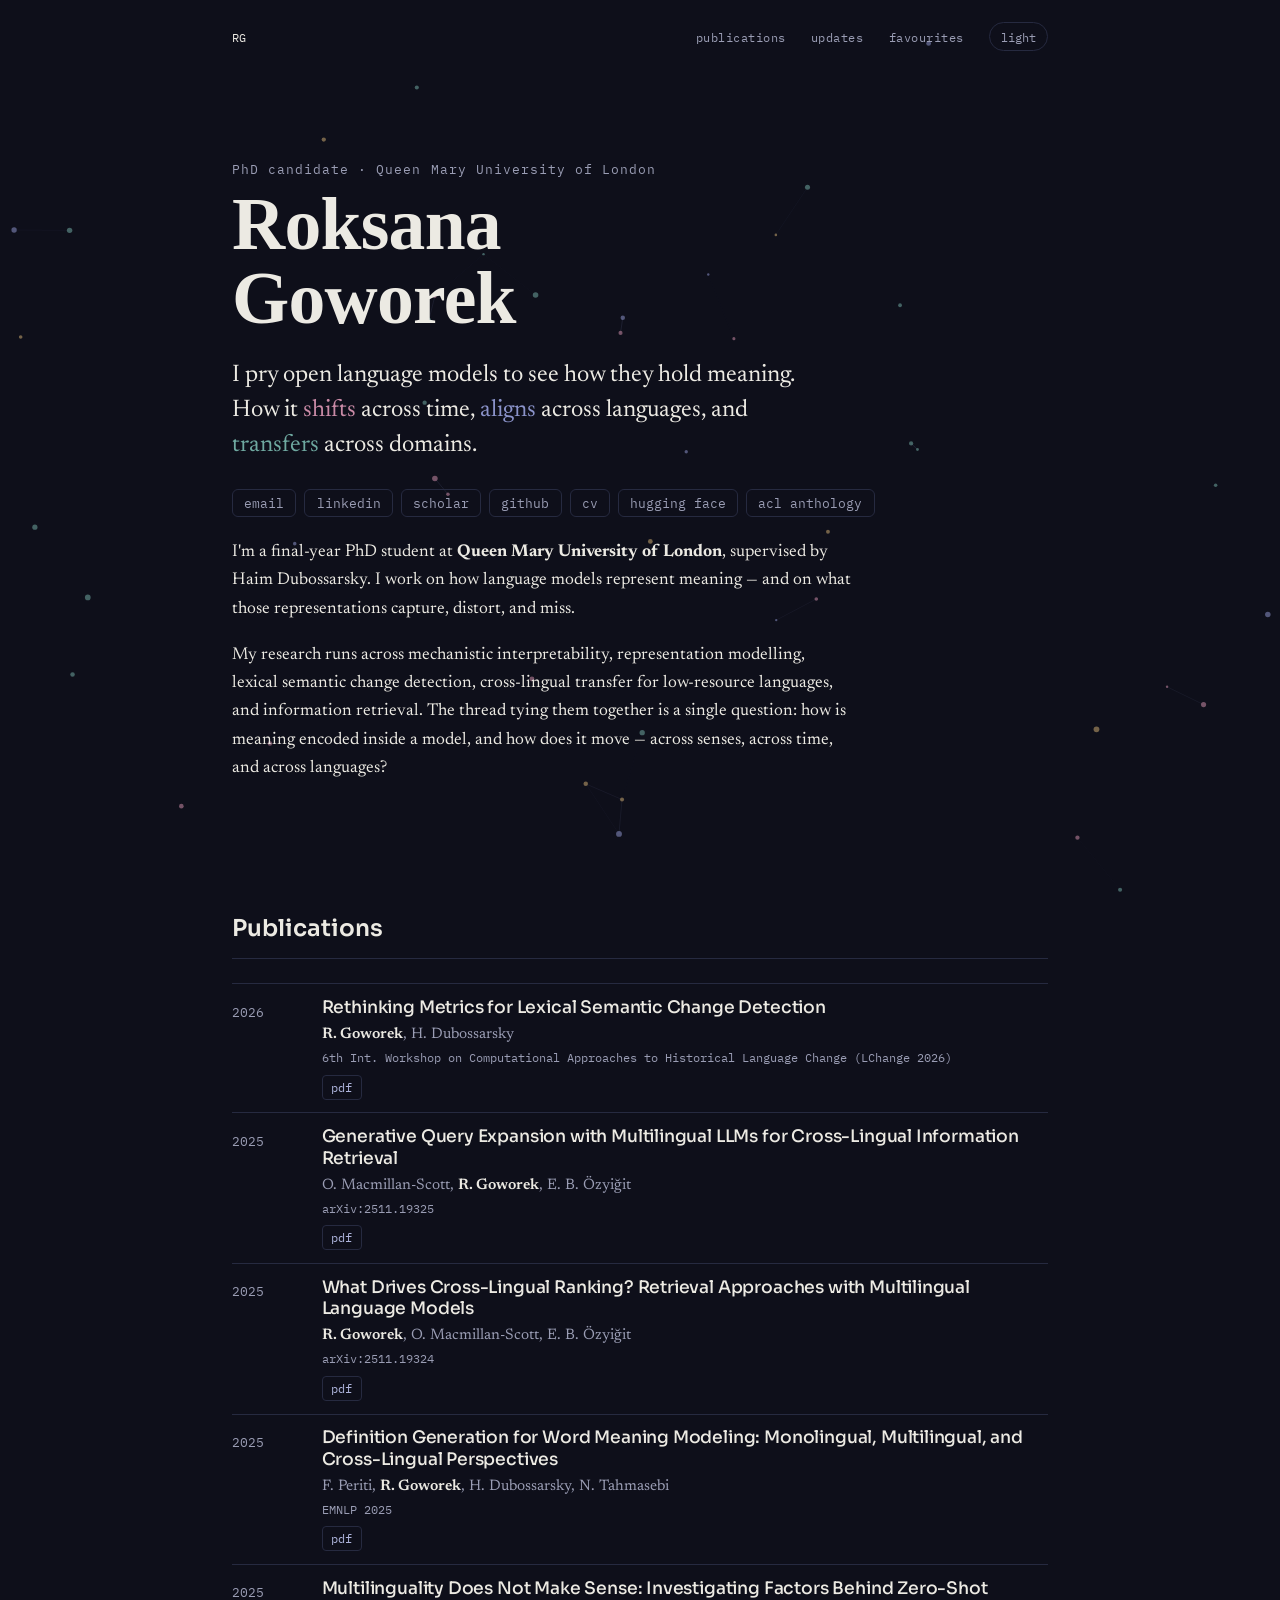
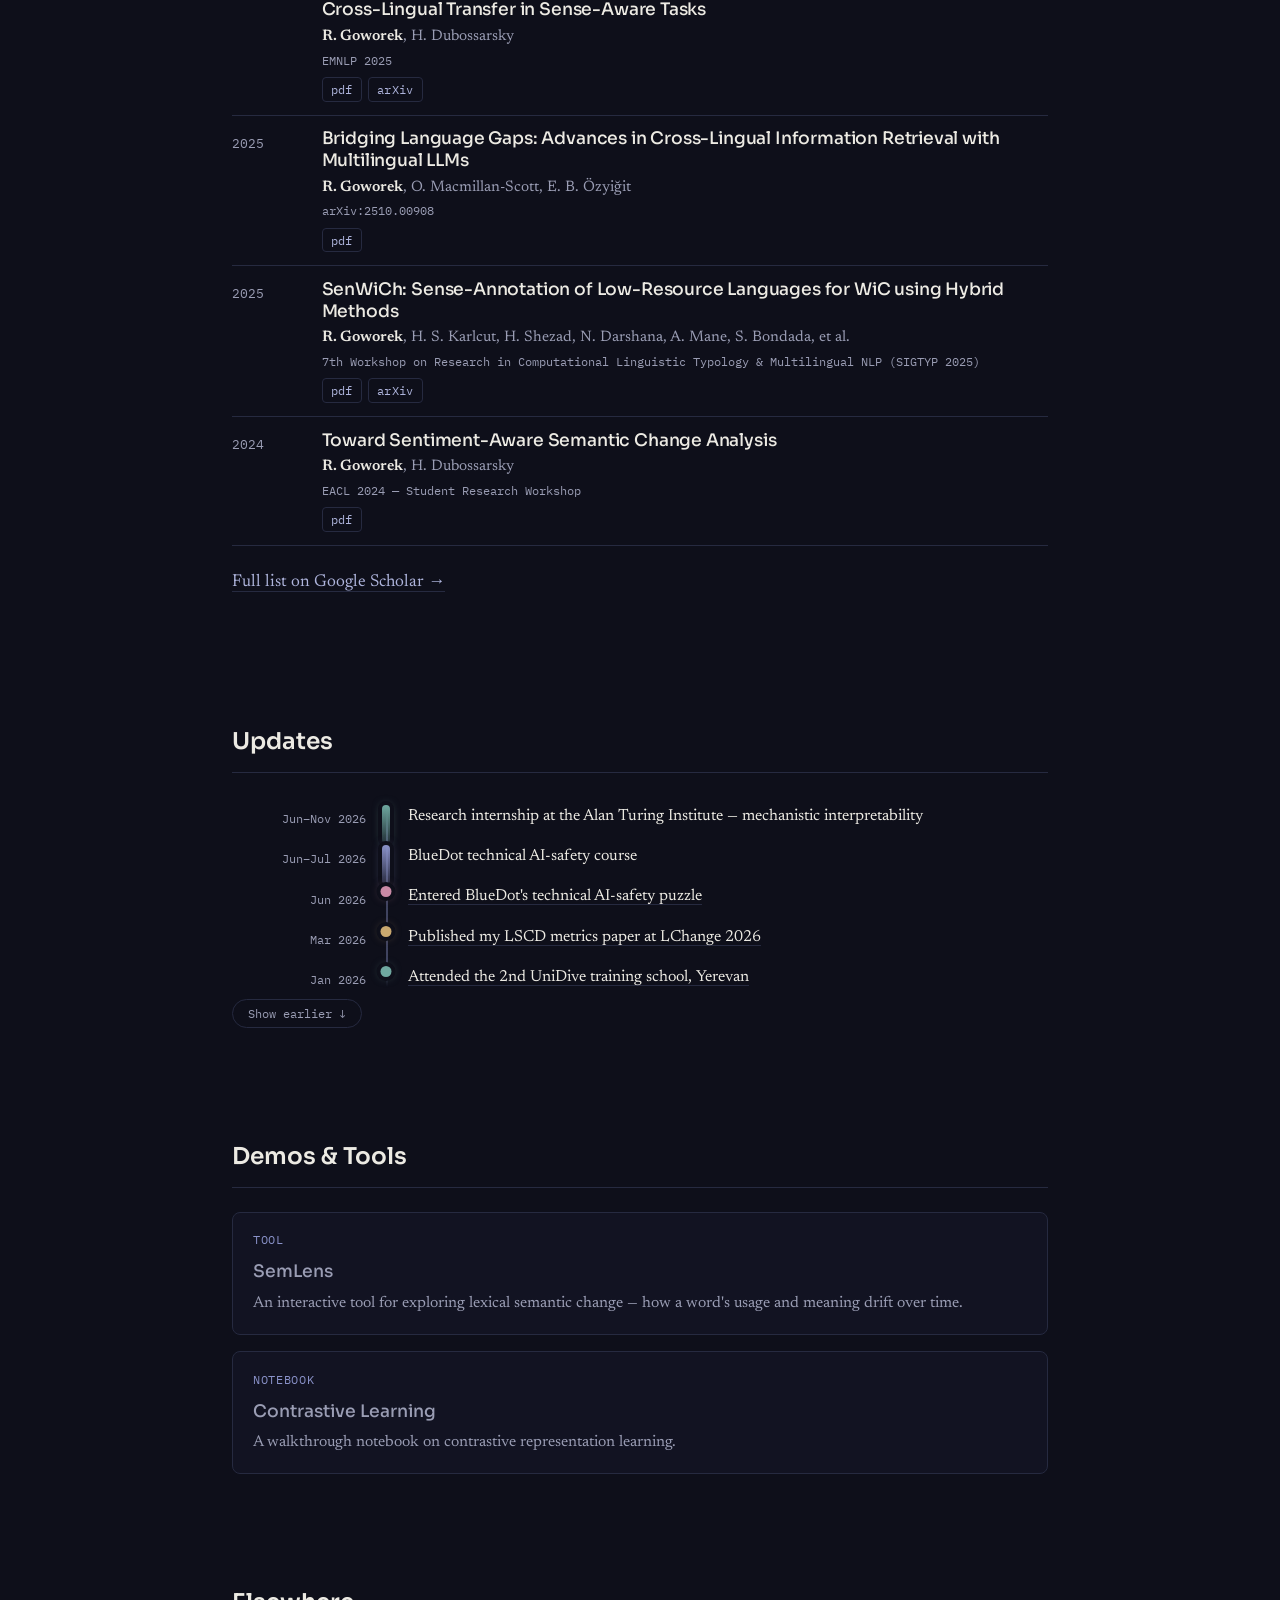
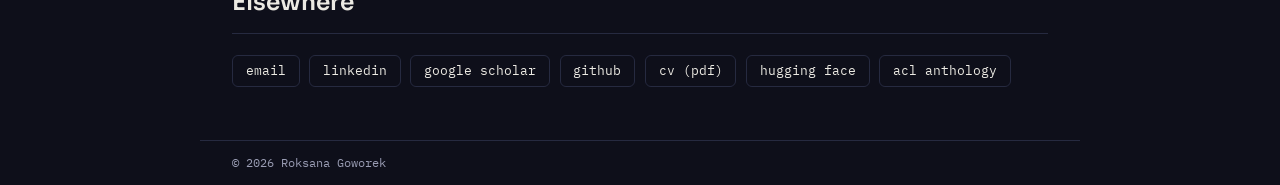
==== index.html @ a1cec4cd "First draft version" ====
<!DOCTYPE html>
<html lang="en" data-theme="dark">
<head>
  <meta charset="utf-8" />
  <meta name="viewport" content="width=device-width, initial-scale=1" />
  <title>Roksana Goworek</title>
  <meta name="description" content="Roksana Goworek — PhD candidate at Queen Mary University of London. Language models as representations of meaning: interpretability, lexical semantic change, cross-lingual transfer, and information retrieval." />
  <meta property="og:title" content="Roksana Goworek" />
  <meta property="og:description" content="PhD candidate, Queen Mary University of London — meaning in language models." />
  <meta property="og:type" content="website" />

  <link rel="preconnect" href="https://fonts.googleapis.com" />
  <link rel="preconnect" href="https://fonts.gstatic.com" crossorigin />
  <link href="https://fonts.googleapis.com/css2?family=Sora:wght@400;500;600;700&family=Newsreader:ital,opsz,wght@0,6..72,400;0,6..72,500;1,6..72,400&family=IBM+Plex+Mono:wght@400;500&display=swap" rel="stylesheet" />
  <link rel="stylesheet" href="style.css" />
</head>
<body>
  <canvas id="field" aria-hidden="true"></canvas>
  <a id="egg" href="#" target="_blank" rel="noopener" aria-hidden="true" tabindex="-1"></a>

  <header class="topbar">
    <a class="home" href="#top">RG</a>
    <nav>
      <a href="#publications">publications</a>
      <a href="#updates">updates</a>
      <a href="favourites.html">favourites</a>
      <button id="theme-toggle" type="button" aria-label="Toggle colour theme">light</button>
    </nav>
  </header>

  <main class="wrap" id="top">

    <!-- ============ HERO ============ -->
    <section class="hero" aria-label="Introduction">
      <p class="eyebrow">PhD candidate · Queen Mary University of London</p>
      <h1>Roksana<br />Goworek</h1>
      <p class="tagline">
        I pry open language models to see how they hold meaning. How it
        <span class="s3">shifts</span> across time,
        <span class="s2">aligns</span> across languages, and
        <span class="s1">transfers</span> across domains.
      </p>

      <!-- profile links. Set the LinkedIn and Hugging Face handles. -->
      <ul class="hero-links">
        <li><a href="mailto:r.goworek@qmul.ac.uk">email</a></li>
        <li><a href="https://www.linkedin.com/in/your-handle" target="_blank" rel="noopener">linkedin</a></li>
        <li><a href="https://scholar.google.com.sg/citations?user=TEzAVQQAAAAJ&amp;hl=en" target="_blank" rel="noopener">scholar</a></li>
        <li><a href="https://github.com/roksanagow" target="_blank" rel="noopener">github</a></li>
        <li><a href="cv.pdf" target="_blank" rel="noopener">cv</a></li>
        <li><a href="https://huggingface.co/your-handle" target="_blank" rel="noopener">hugging face</a></li>
        <li><a href="https://aclanthology.org/people/r/roksana-goworek/" target="_blank" rel="noopener">acl anthology</a></li>
      </ul>
    </section>

    <!-- ============ INTRO (no heading) ============ -->
    <section id="about" class="reveal intro">
      <div class="prose">
        <p>
          I'm a final-year PhD student at <strong>Queen Mary University of London</strong>,
          supervised by Haim Dubossarsky. I work on how language models represent
          meaning — and on what those representations capture, distort, and miss.
        </p>
        <p>
          My research runs across mechanistic interpretability, representation
          modelling, lexical semantic change detection, cross-lingual transfer for
          low-resource languages, and information retrieval. The thread tying them
          together is a single question: how is meaning encoded inside a model, and
          how does it move — across senses, across time, and across languages?
        </p>
      </div>
    </section>

    <!-- ============ PUBLICATIONS ============ -->
    <section id="publications" class="reveal">
      <p class="sec-label">Publications</p>
      <ul class="pub-list">

        <li class="pub">
          <div class="yr">2026</div>
          <div>
            <p class="title"><a href="https://arxiv.org/abs/2602.15716" target="_blank" rel="noopener">Rethinking Metrics for Lexical Semantic Change Detection</a></p>
            <p class="authors"><span class="me">R. Goworek</span>, H. Dubossarsky</p>
            <p class="venue">6th Int. Workshop on Computational Approaches to Historical Language Change (LChange 2026)</p>
            <div class="chips"><a class="chip" href="https://arxiv.org/pdf/2602.15716" target="_blank" rel="noopener">pdf</a></div>
          </div>
        </li>

        <li class="pub">
          <div class="yr">2025</div>
          <div>
            <p class="title"><a href="https://arxiv.org/abs/2511.19325" target="_blank" rel="noopener">Generative Query Expansion with Multilingual LLMs for Cross-Lingual Information Retrieval</a></p>
            <p class="authors">O. Macmillan-Scott, <span class="me">R. Goworek</span>, E. B. Özyiğit</p>
            <p class="venue">arXiv:2511.19325</p>
            <div class="chips"><a class="chip" href="https://arxiv.org/pdf/2511.19325" target="_blank" rel="noopener">pdf</a></div>
          </div>
        </li>

        <li class="pub">
          <div class="yr">2025</div>
          <div>
            <p class="title"><a href="https://arxiv.org/abs/2511.19324" target="_blank" rel="noopener">What Drives Cross-Lingual Ranking? Retrieval Approaches with Multilingual Language Models</a></p>
            <p class="authors"><span class="me">R. Goworek</span>, O. Macmillan-Scott, E. B. Özyiğit</p>
            <p class="venue">arXiv:2511.19324</p>
            <div class="chips"><a class="chip" href="https://arxiv.org/pdf/2511.19324" target="_blank" rel="noopener">pdf</a></div>
          </div>
        </li>

        <li class="pub">
          <div class="yr">2025</div>
          <div>
            <p class="title"><a href="https://aclanthology.org/2025.emnlp-main.1321/" target="_blank" rel="noopener">Definition Generation for Word Meaning Modeling: Monolingual, Multilingual, and Cross-Lingual Perspectives</a></p>
            <p class="authors">F. Periti, <span class="me">R. Goworek</span>, H. Dubossarsky, N. Tahmasebi</p>
            <p class="venue">EMNLP 2025</p>
            <div class="chips"><a class="chip" href="https://aclanthology.org/2025.emnlp-main.1321.pdf" target="_blank" rel="noopener">pdf</a></div>
          </div>
        </li>

        <li class="pub">
          <div class="yr">2025</div>
          <div>
            <p class="title"><a href="https://aclanthology.org/2025.emnlp-main.1773/" target="_blank" rel="noopener">Multilinguality Does Not Make Sense: Investigating Factors Behind Zero-Shot Cross-Lingual Transfer in Sense-Aware Tasks</a></p>
            <p class="authors"><span class="me">R. Goworek</span>, H. Dubossarsky</p>
            <p class="venue">EMNLP 2025</p>
            <div class="chips">
              <a class="chip" href="https://aclanthology.org/2025.emnlp-main.1773.pdf" target="_blank" rel="noopener">pdf</a>
              <a class="chip" href="https://arxiv.org/abs/2505.24834" target="_blank" rel="noopener">arXiv</a>
            </div>
          </div>
        </li>

        <li class="pub">
          <div class="yr">2025</div>
          <div>
            <p class="title"><a href="https://arxiv.org/abs/2510.00908" target="_blank" rel="noopener">Bridging Language Gaps: Advances in Cross-Lingual Information Retrieval with Multilingual LLMs</a></p>
            <p class="authors"><span class="me">R. Goworek</span>, O. Macmillan-Scott, E. B. Özyiğit</p>
            <p class="venue">arXiv:2510.00908</p>
            <div class="chips"><a class="chip" href="https://arxiv.org/pdf/2510.00908" target="_blank" rel="noopener">pdf</a></div>
          </div>
        </li>

        <li class="pub">
          <div class="yr">2025</div>
          <div>
            <p class="title"><a href="https://aclanthology.org/2025.sigtyp-1.7/" target="_blank" rel="noopener">SenWiCh: Sense-Annotation of Low-Resource Languages for WiC using Hybrid Methods</a></p>
            <p class="authors"><span class="me">R. Goworek</span>, H. S. Karlcut, H. Shezad, N. Darshana, A. Mane, S. Bondada, et al.</p>
            <p class="venue">7th Workshop on Research in Computational Linguistic Typology &amp; Multilingual NLP (SIGTYP 2025)</p>
            <div class="chips">
              <a class="chip" href="https://aclanthology.org/2025.sigtyp-1.7.pdf" target="_blank" rel="noopener">pdf</a>
              <a class="chip" href="https://arxiv.org/abs/2505.23714" target="_blank" rel="noopener">arXiv</a>
            </div>
          </div>
        </li>

        <li class="pub">
          <div class="yr">2024</div>
          <div>
            <p class="title"><a href="https://aclanthology.org/2024.eacl-srw.28/" target="_blank" rel="noopener">Toward Sentiment-Aware Semantic Change Analysis</a></p>
            <p class="authors"><span class="me">R. Goworek</span>, H. Dubossarsky</p>
            <p class="venue">EACL 2024 — Student Research Workshop</p>
            <div class="chips"><a class="chip" href="https://aclanthology.org/2024.eacl-srw.28.pdf" target="_blank" rel="noopener">pdf</a></div>
          </div>
        </li>

      </ul>
      <p class="prose" style="margin-top:1.4rem;">
        <a href="https://scholar.google.com.sg/citations?user=TEzAVQQAAAAJ&amp;hl=en" target="_blank" rel="noopener">Full list on Google Scholar →</a>
      </p>
    </section>

    <!-- ============ UPDATES (neural timeline) ============ -->
    <!-- Newest first. First 5 show by default; the rest are .tl-extra,
         revealed by the button. Mark multi-month items with class "tl-span". -->
    <section id="updates" class="reveal">
      <p class="sec-label">Updates</p>
      <ol class="timeline-nn">

        <li class="tl-item tl-span">
          <span class="tl-date">Jun–Nov 2026</span><span class="tl-node"></span>
          <span class="tl-title">Research internship at the Alan Turing Institute — mechanistic interpretability</span>
        </li>
        <li class="tl-item tl-span">
          <span class="tl-date">Jun–Jul 2026</span><span class="tl-node"></span>
          <span class="tl-title">BlueDot technical AI-safety course</span>
        </li>
        <li class="tl-item">
          <span class="tl-date">Jun 2026</span><span class="tl-node"></span>
          <span class="tl-title"><a href="https://docs.google.com/document/d/1ZtQD5d6TaL8KKPE8HpyMeCcZSzG9rPw0ADbJCEmBe4A/edit" target="_blank" rel="noopener">Entered BlueDot's technical AI-safety puzzle</a></span>
        </li>
        <li class="tl-item">
          <span class="tl-date">Mar 2026</span><span class="tl-node"></span>
          <span class="tl-title"><a href="https://arxiv.org/abs/2602.15716" target="_blank" rel="noopener">Published my LSCD metrics paper at LChange 2026</a></span>
        </li>
        <li class="tl-item">
          <span class="tl-date">Jan 2026</span><span class="tl-node"></span>
          <span class="tl-title"><a href="https://unidive.lisn.upsaclay.fr/doku.php?id=meetings:other-events:2nd_unidive_training_school#courses_and_trainers" target="_blank" rel="noopener">Attended the 2nd UniDive training school, Yerevan</a></span>
        </li>

        <li class="tl-item tl-extra">
          <span class="tl-date">Nov 2025</span><span class="tl-node"></span>
          <span class="tl-title"><a href="https://aclanthology.org/2025.emnlp-main.1773/" target="_blank" rel="noopener">Presented at EMNLP 2025, Suzhou — a main-conference paper and a co-authored paper</a></span>
        </li>
        <li class="tl-item tl-span tl-extra">
          <span class="tl-date">Jun–Nov 2025</span><span class="tl-node"></span>
          <span class="tl-title">Research internship at the Alan Turing Institute — cross-lingual information retrieval</span>
        </li>
        <li class="tl-item tl-extra">
          <span class="tl-date">Sep 2025</span><span class="tl-node"></span>
          <span class="tl-title"><a href="https://www.changeiskey.org/event/2025-open-presentation-day/" target="_blank" rel="noopener">4th Change is Key! consortium, Uppsala &amp; Gothenburg</a></span>
        </li>
        <li class="tl-item tl-extra">
          <span class="tl-date">Aug 2025</span><span class="tl-node"></span>
          <span class="tl-title"><a href="https://aclanthology.org/2025.sigtyp-1.7/" target="_blank" rel="noopener">SenWiCh presented at the SIGTYP workshop, ACL 2025</a></span>
        </li>
        <li class="tl-item tl-extra">
          <span class="tl-date">Aug 2025</span><span class="tl-node"></span>
          <span class="tl-title"><a href="https://societaslinguistica.eu/sle2025/wp-content/uploads/sites/8/2025/07/Book-of-abstracts_Workshop-talks_1-13.pdf" target="_blank" rel="noopener">Work presented at Societas Linguistica Europaea (SLE 2025)</a></span>
        </li>
        <li class="tl-item tl-span tl-extra">
          <span class="tl-date">Sep 2023 – May 2025</span><span class="tl-node"></span>
          <span class="tl-title">Freelance AI software developer, Copylab</span>
        </li>
        <li class="tl-item tl-extra">
          <span class="tl-date">Sep 2024</span><span class="tl-node"></span>
          <span class="tl-title">3rd Change is Key! consortium, London</span>
        </li>
        <li class="tl-item tl-extra">
          <span class="tl-date">Jul 2024</span><span class="tl-node"></span>
          <span class="tl-title"><a href="https://colab.research.google.com/drive/1NSCdYExjLjSV15wvQ-msCyoShZKpkAeu?usp=sharing" target="_blank" rel="noopener">Designed &amp; led a session at the ESSLLI 2024 lexical semantic change workshop</a></span>
        </li>
        <li class="tl-item tl-extra">
          <span class="tl-date">Mar 2024</span><span class="tl-node"></span>
          <span class="tl-title"><a href="https://aclanthology.org/2024.eacl-srw.28/" target="_blank" rel="noopener">Presented my first paper at EACL 2024</a></span>
        </li>
        <li class="tl-item tl-extra">
          <span class="tl-date">Oct 2023</span><span class="tl-node"></span>
          <span class="tl-title"><a href="https://www.changeiskey.org/event/2023-cik/" target="_blank" rel="noopener">2nd Change is Key! consortium</a></span>
        </li>
        <li class="tl-item tl-extra">
          <span class="tl-date">Sep 2023</span><span class="tl-node"></span>
          <span class="tl-title">Started my PhD at Queen Mary University of London</span>
        </li>
        <li class="tl-item tl-span tl-extra">
          <span class="tl-date">Jun–Sep 2023</span><span class="tl-node"></span>
          <span class="tl-title">AI software developer internship, Copylab</span>
        </li>
        <li class="tl-item tl-extra">
          <span class="tl-date">Jul 2023</span><span class="tl-node"></span>
          <span class="tl-title">Graduated Edinburgh — First-Class BSc in Artificial Intelligence</span>
        </li>

      </ol>
      <button class="tl-more" type="button">Show earlier ↓</button>
    </section>

    <!-- ============ DEMOS & TOOLS ============ -->
    <section id="demos" class="reveal">
      <p class="sec-label">Demos &amp; Tools</p>
      <div class="cards">
        <a class="card" href="https://github.com/roksanagow/SemLens" target="_blank" rel="noopener">
          <p class="kind">tool</p>
          <p class="ctitle">SemLens</p>
          <p>An interactive tool for exploring lexical semantic change — how a word's usage and meaning drift over time.</p>
        </a>
        <a class="card" href="https://github.com/roksanagow/Contrastive-Learning/blob/main/contrastive_learning.ipynb" target="_blank" rel="noopener">
          <p class="kind">notebook</p>
          <p class="ctitle">Contrastive Learning</p>
          <p>A walkthrough notebook on contrastive representation learning.</p>
        </a>
      </div>
    </section>

    <!-- ============ ELSEWHERE ============ -->
    <section id="elsewhere" class="reveal">
      <p class="sec-label">Elsewhere</p>
      <ul class="links">
        <li><a href="mailto:r.goworek@qmul.ac.uk">email</a></li>
        <li><a href="https://www.linkedin.com/in/your-handle" target="_blank" rel="noopener">linkedin</a></li>
        <li><a href="https://scholar.google.com.sg/citations?user=TEzAVQQAAAAJ&amp;hl=en" target="_blank" rel="noopener">google scholar</a></li>
        <li><a href="https://github.com/roksanagow" target="_blank" rel="noopener">github</a></li>
        <li><a href="cv.pdf" target="_blank" rel="noopener">cv (pdf)</a></li>
        <li><a href="https://huggingface.co/your-handle" target="_blank" rel="noopener">hugging face</a></li>
        <li><a href="https://aclanthology.org/people/r/roksana-goworek/" target="_blank" rel="noopener">acl anthology</a></li>
      </ul>
    </section>

  </main>

  <footer class="wrap">
    <p>© <span id="yr"></span> Roksana Goworek</p>
  </footer>

  <script>document.getElementById("yr").textContent = new Date().getFullYear();</script>
  <script src="main.js"></script>
</body>
</html>
---- style.css ----
/* ============================================================
   Roksana Goworek — personal site
   Palette: deep ink-indigo, muted multi-hue "sense" accents.
   Type: Space Grotesk (display) / Newsreader (body) / IBM Plex Mono (utility)
   ============================================================ */

:root {
  --bg:        #0E0F1A;
  --surface:   #16182A;
  --text:      #ECEAE3;
  --muted:     #9A9DB4;
  --line:      #262A40;
  --accent:    #8A92C9;   /* periwinkle */
  --accent-ink:#AEB4DC;

  /* "sense" hues — used in the canvas and sparingly in type */
  --s-teal:    #6FA8A0;
  --s-peri:    #8A92C9;
  --s-rose:    #C98AA6;
  --s-amber:   #C9A86F;

  --maxw: 880px;
  --pad: clamp(1.1rem, 4vw, 2rem);

  --f-display: "Sora", system-ui, sans-serif;
  --f-body:    "Newsreader", Georgia, serif;
  --f-mono:    "IBM Plex Mono", ui-monospace, monospace;
}

[data-theme="light"] {
  --bg:        #EEF0F6;
  --surface:   #FFFFFF;
  --text:      #1B1D2A;
  --muted:     #565A77;
  --line:      #D5D9E6;
  --accent:    #5760A8;
  --accent-ink:#434C8F;
  --s-teal:    #3E7A72;
  --s-peri:    #5760A8;
  --s-rose:    #A85C7E;
  --s-amber:   #9A7A3C;
}

* { box-sizing: border-box; }

html { background: var(--bg); scroll-behavior: smooth; }

body {
  margin: 0;
  color: var(--text);
  background: transparent;
  font-family: var(--f-body);
  font-size: 1.075rem;
  line-height: 1.65;
  -webkit-font-smoothing: antialiased;
  text-rendering: optimizeLegibility;
}

/* the drifting embedding field, behind everything */
#field {
  position: fixed;
  inset: 0;
  z-index: 0;
  pointer-events: none;     /* never blocks a real click */
}

.wrap {
  position: relative;
  z-index: 1;
  max-width: var(--maxw);
  margin: 0 auto;
  padding: 0 var(--pad);
}

/* ---------- top bar ---------- */
.topbar {
  position: relative;
  z-index: 2;
  display: flex;
  justify-content: space-between;
  align-items: center;
  max-width: var(--maxw);
  margin: 0 auto;
  padding: 1.4rem var(--pad) 0;
  font-family: var(--f-mono);
  font-size: 0.78rem;
  letter-spacing: 0.04em;
}
.topbar nav a {
  color: var(--muted);
  text-decoration: none;
  margin-left: 1.1rem;
}
.topbar nav a:hover { color: var(--text); }
.topbar nav a[aria-current="page"] { color: var(--text); }
.topbar .home { color: var(--text); text-decoration: none; }

#theme-toggle {
  font: inherit;
  color: var(--muted);
  background: none;
  border: 1px solid var(--line);
  border-radius: 999px;
  padding: 0.2rem 0.7rem;
  cursor: pointer;
  margin-left: 1.1rem;
}
#theme-toggle:hover { color: var(--text); border-color: var(--muted); }

/* ---------- hero ---------- */
.hero {
  display: flex;
  flex-direction: column;
  justify-content: flex-start;
  padding-top: clamp(2.5rem, 12vh, 7rem);
  padding-bottom: 0.5rem;
}
.eyebrow {
  font-family: var(--f-mono);
  font-size: 0.8rem;
  letter-spacing: 0.08em;
  color: var(--muted);
  margin: 0 0 0.5rem;
}
.hero h1 {
  font-family: "Times New Roman", Times, serif;
  font-weight: 700;
  font-size: clamp(2.7rem, 9vw, 4.6rem);
  line-height: 1.0;
  letter-spacing: -0.01em;
  margin: 0;
}
.hero .tagline {
  font-family: var(--f-body);
  /* font-style: italic; */
  font-size: clamp(1.15rem, 2.8vw, 1.5rem);
  line-height: 1.45;
  color: var(--text);
  margin: 1.4rem 0 0;
  max-width: 44ch;
}
/* one phrase, several senses */
.tagline .s1 { color: var(--s-teal); font-style: normal; }
.tagline .s2 { color: var(--s-peri); font-style: normal; }
.tagline .s3 { color: var(--s-rose); font-style: normal; }

/* hero profile links row */
.hero-links {
  display: flex;
  flex-wrap: wrap;
  gap: 0.5rem;
  margin: 1.7rem 0 0;
  padding: 0;
  list-style: none;
}
.hero-links a {
  font-family: var(--f-mono);
  font-size: 0.8rem;
  color: var(--muted);
  text-decoration: none;
  border: 1px solid var(--line);
  border-radius: 6px;
  padding: 0.3rem 0.7rem;
}
.hero-links a:hover { color: var(--accent-ink); border-color: var(--accent); }

/* ---------- sections ---------- */
section { padding: 3.4rem 0; }
.intro { padding-top: 0.75rem; }
.sec-label {
  font-family: var(--f-display);
  font-size: 1.45rem;
  font-weight: 600;
  letter-spacing: 0;
  text-transform: none;
  color: var(--text);
  margin: 0 0 1.5rem;
  padding-bottom: 0.7rem;
  border-bottom: 1px solid var(--line);
}
section h2 {
  font-family: var(--f-display);
  font-weight: 500;
  font-size: 1.05rem;   /* the mono label does the heavy lifting; h2 stays quiet */
  margin: 0;
}
.prose p { margin: 0 0 1.1rem; max-width: 62ch; }
.prose a { color: var(--accent-ink); text-decoration: none; border-bottom: 1px solid var(--line); }
.prose a:hover { border-color: var(--accent-ink); }

/* ---------- publications ---------- */
.pub-list { list-style: none; margin: 0; padding: 0; }
.pub {
  display: grid;
  grid-template-columns: 4.2rem 1fr;
  gap: 0 1.4rem;
  padding: 0.8rem 0;
  border-top: 1px solid var(--line);
}
.pub:last-child { border-bottom: 1px solid var(--line); }
.pub .yr {
  font-family: var(--f-mono);
  font-size: 0.82rem;
  color: var(--muted);
  padding-top: 0.28rem;
}
.pub .title {
  font-family: var(--f-display);
  font-weight: 500;
  font-size: 1.08rem;
  line-height: 1.25;
  letter-spacing: -0.01em;
  margin: 0 0 0.2rem;
}
.pub .title a { color: inherit; text-decoration: none; }
.pub .title a:hover { color: var(--accent-ink); }
.pub .authors {
  font-family: var(--f-body);
  font-size: 0.95rem;
  color: var(--muted);
  margin: 0 0 0.08rem;
}
.pub .authors .me { color: var(--text); font-weight: 600; }
.pub .venue {
  font-family: var(--f-mono);
  font-size: 0.76rem;
  color: var(--muted);
  margin: 0 0 0.4rem;
}
.chips { display: flex; flex-wrap: wrap; gap: 0.4rem; }
.chip {
  font-family: var(--f-mono);
  font-size: 0.72rem;
  letter-spacing: 0.03em;
  color: var(--accent-ink);
  text-decoration: none;
  border: 1px solid var(--line);
  border-radius: 4px;
  padding: 0.12rem 0.5rem;
}
.chip:hover { border-color: var(--accent-ink); background: var(--surface); }
.chip.todo { color: var(--muted); }

/* ---------- updates timeline ---------- */
.timeline { list-style: none; margin: 0; padding: 0; }
.timeline li {
  display: grid;
  grid-template-columns: 4.2rem 1fr;
  gap: 0 1.4rem;
  padding: 0.7rem 0;
}
.timeline .date {
  font-family: var(--f-mono);
  font-size: 0.8rem;
  color: var(--accent);
}
.timeline .what { color: var(--text); }

/* ---------- updates: neural timeline ---------- */
.timeline-nn {
  --axis: 9.6rem;          /* x-position of the vertical line */
  --date-w: 8.4rem;
  position: relative;
  list-style: none;
  margin: 0;
  padding: 0;
}
.timeline-nn::before {     /* the axon running down the left */
  content: "";
  position: absolute;
  left: var(--axis);
  top: 0.7rem;
  bottom: 0.7rem;
  width: 2px;
  background: linear-gradient(to bottom, transparent, var(--accent) 12%, var(--accent) 88%, transparent);
  opacity: 0.4;
}
.tl-item {
  position: relative;
  display: grid;
  grid-template-columns: var(--date-w) 1fr;
  column-gap: 2.6rem;
  padding: 0.55rem 0;
  align-items: start;
}
.tl-date {
  font-family: var(--f-mono);
  font-size: 0.74rem;
  color: var(--muted);
  text-align: right;
  padding-top: 0.2rem;
  white-space: nowrap;
}
.tl-title {
  font-family: var(--f-body);
  font-size: 1.0rem;
  line-height: 1.35;
  color: var(--text);
}
.tl-title a { color: inherit; text-decoration: none; border-bottom: 1px solid var(--line); }
.tl-title a:hover { color: var(--accent-ink); border-color: var(--accent-ink); }

/* the neuron sitting on the axis */
.tl-node {
  --nh: var(--s-peri);
  position: absolute;
  left: var(--axis);
  top: 0.5rem;
  transform: translateX(-50%);
  width: 11px;
  height: 11px;
  border-radius: 50%;
  background: var(--nh);
  box-shadow: 0 0 0 4px var(--bg), 0 0 10px color-mix(in srgb, var(--nh) 55%, transparent);
  z-index: 1;
  transition: transform 0.15s ease;
}
.tl-item:hover .tl-node { transform: translateX(-50%) scale(1.25); }

/* hue cycle, echoing the hero field */
.tl-item:nth-child(4n+1) .tl-node { --nh: var(--s-teal); }
.tl-item:nth-child(4n+2) .tl-node { --nh: var(--s-peri); }
.tl-item:nth-child(4n+3) .tl-node { --nh: var(--s-rose); }
.tl-item:nth-child(4n)   .tl-node { --nh: var(--s-amber); }

/* multi-month items: the neuron becomes a capsule spanning downward */
.tl-span .tl-node {
  height: 2.4rem;
  width: 8px;
  border-radius: 6px;
  background: linear-gradient(to bottom, var(--nh), color-mix(in srgb, var(--nh) 22%, transparent));
}
.tl-item.tl-span:hover .tl-node { transform: translateX(-50%) scaleX(1.25); }

.tl-more {
  margin: 1.3rem 0 0 calc(var(--date-w) + 2.6rem);
  font-family: var(--f-mono);
  font-size: 0.78rem;
  color: var(--muted);
  background: none;
  border: 1px solid var(--line);
  border-radius: 999px;
  padding: 0.35rem 0.95rem;
  cursor: pointer;
}
.tl-more:hover { color: var(--text); border-color: var(--muted); }
.timeline-nn:not(.expanded) .tl-extra { display: none; }

@media (max-width: 560px) {
  .timeline-nn { --axis: 5.4rem; --date-w: 4.5rem; }
  .tl-item { column-gap: 1.4rem; }
  .tl-date { white-space: normal; font-size: 0.7rem; }
}

/* ---------- cards (demos / talks / favourites) ---------- */
.cards { display: grid; gap: 1rem; }
.card {
  display: block;
  text-decoration: none;
  color: inherit;
  border: 1px solid var(--line);
  border-radius: 8px;
  padding: 1.1rem 1.25rem;
  background: color-mix(in srgb, var(--surface) 55%, transparent);
  transition: border-color 0.18s ease, transform 0.18s ease;
}
a.card:hover { border-color: var(--accent); transform: translateY(-2px); }
.card .ctitle {
  font-family: var(--f-display);
  font-weight: 500;
  font-size: 1.08rem;
  margin: 0 0 0.3rem;
}
.card .kind {
  font-family: var(--f-mono);
  font-size: 0.72rem;
  letter-spacing: 0.06em;
  text-transform: uppercase;
  color: var(--accent);
  margin: 0 0 0.5rem;
}
.card p { margin: 0; color: var(--muted); font-size: 0.98rem; }

/* ---------- elsewhere / contact ---------- */
.links { display: flex; flex-wrap: wrap; gap: 0.6rem 0.6rem; margin: 0; padding: 0; list-style: none; }
.links a {
  font-family: var(--f-mono);
  font-size: 0.82rem;
  color: var(--text);
  text-decoration: none;
  border: 1px solid var(--line);
  border-radius: 6px;
  padding: 0.4rem 0.8rem;
}
.links a:hover { border-color: var(--accent); color: var(--accent-ink); }

footer {
  border-top: 1px solid var(--line);
  margin-top: 2rem;
  padding: 2rem 0 3rem;
  font-family: var(--f-mono);
  font-size: 0.75rem;
  color: var(--muted);
}

/* ---------- easter-egg link hotspot (invisible; the connecting lines are
   themselves clickable hyperlinks, guarded against real links) ---------- */
#egg {
  position: fixed;
  z-index: 40;
  display: none;
  width: 20px;
  height: 20px;
  transform: translate(-50%, -50%);
  cursor: pointer;
  background: none;
}

/* ---------- reveal-on-scroll ---------- */
.reveal { opacity: 0; transform: translateY(14px); transition: opacity 0.6s ease, transform 0.6s ease; }
.reveal.in { opacity: 1; transform: none; }

/* ---------- responsive ---------- */
@media (max-width: 560px) {
  .pub, .timeline li { grid-template-columns: 1fr; gap: 0.2rem; }
  .pub .yr { padding-top: 0; }
}

/* ---------- accessibility ---------- */
a:focus-visible, button:focus-visible, .chip:focus-visible {
  outline: 2px solid var(--accent);
  outline-offset: 2px;
  border-radius: 3px;
}

@media (prefers-reduced-motion: reduce) {
  html { scroll-behavior: auto; }
  .reveal { opacity: 1; transform: none; transition: none; }
}
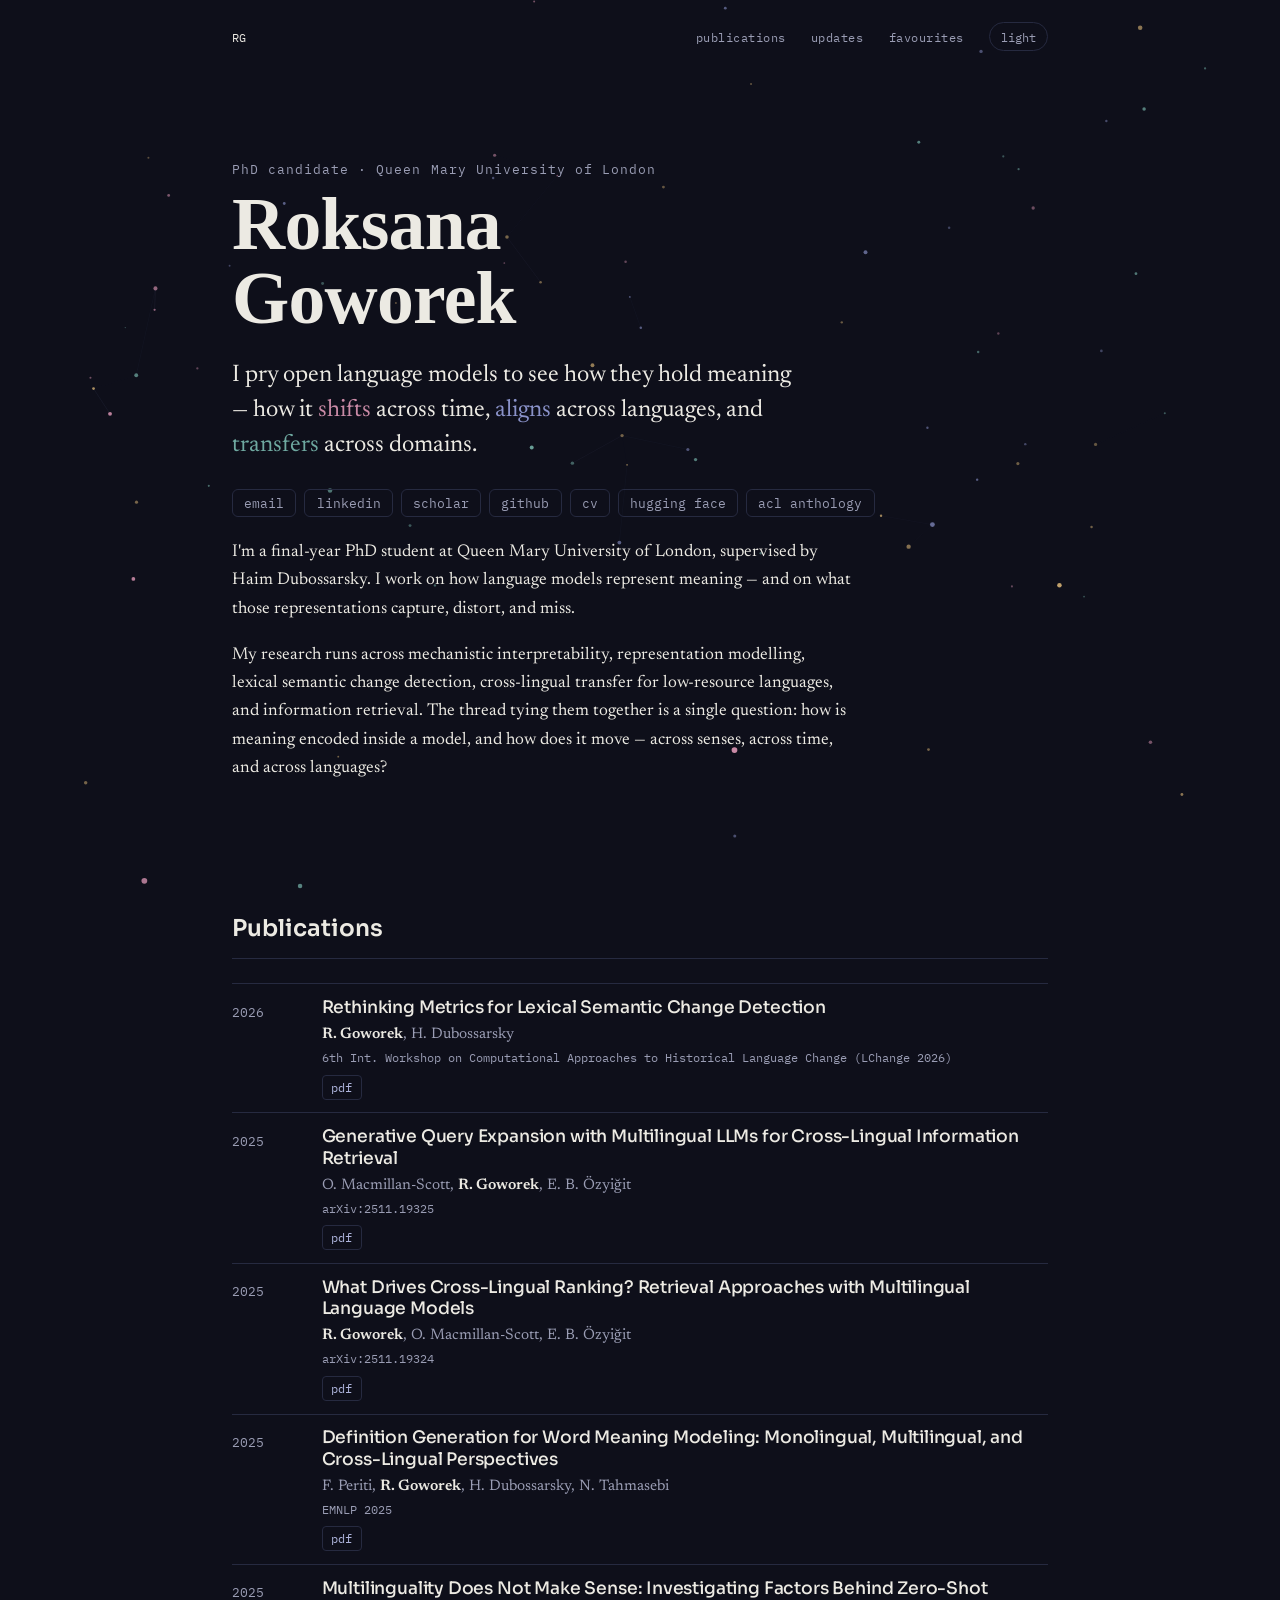
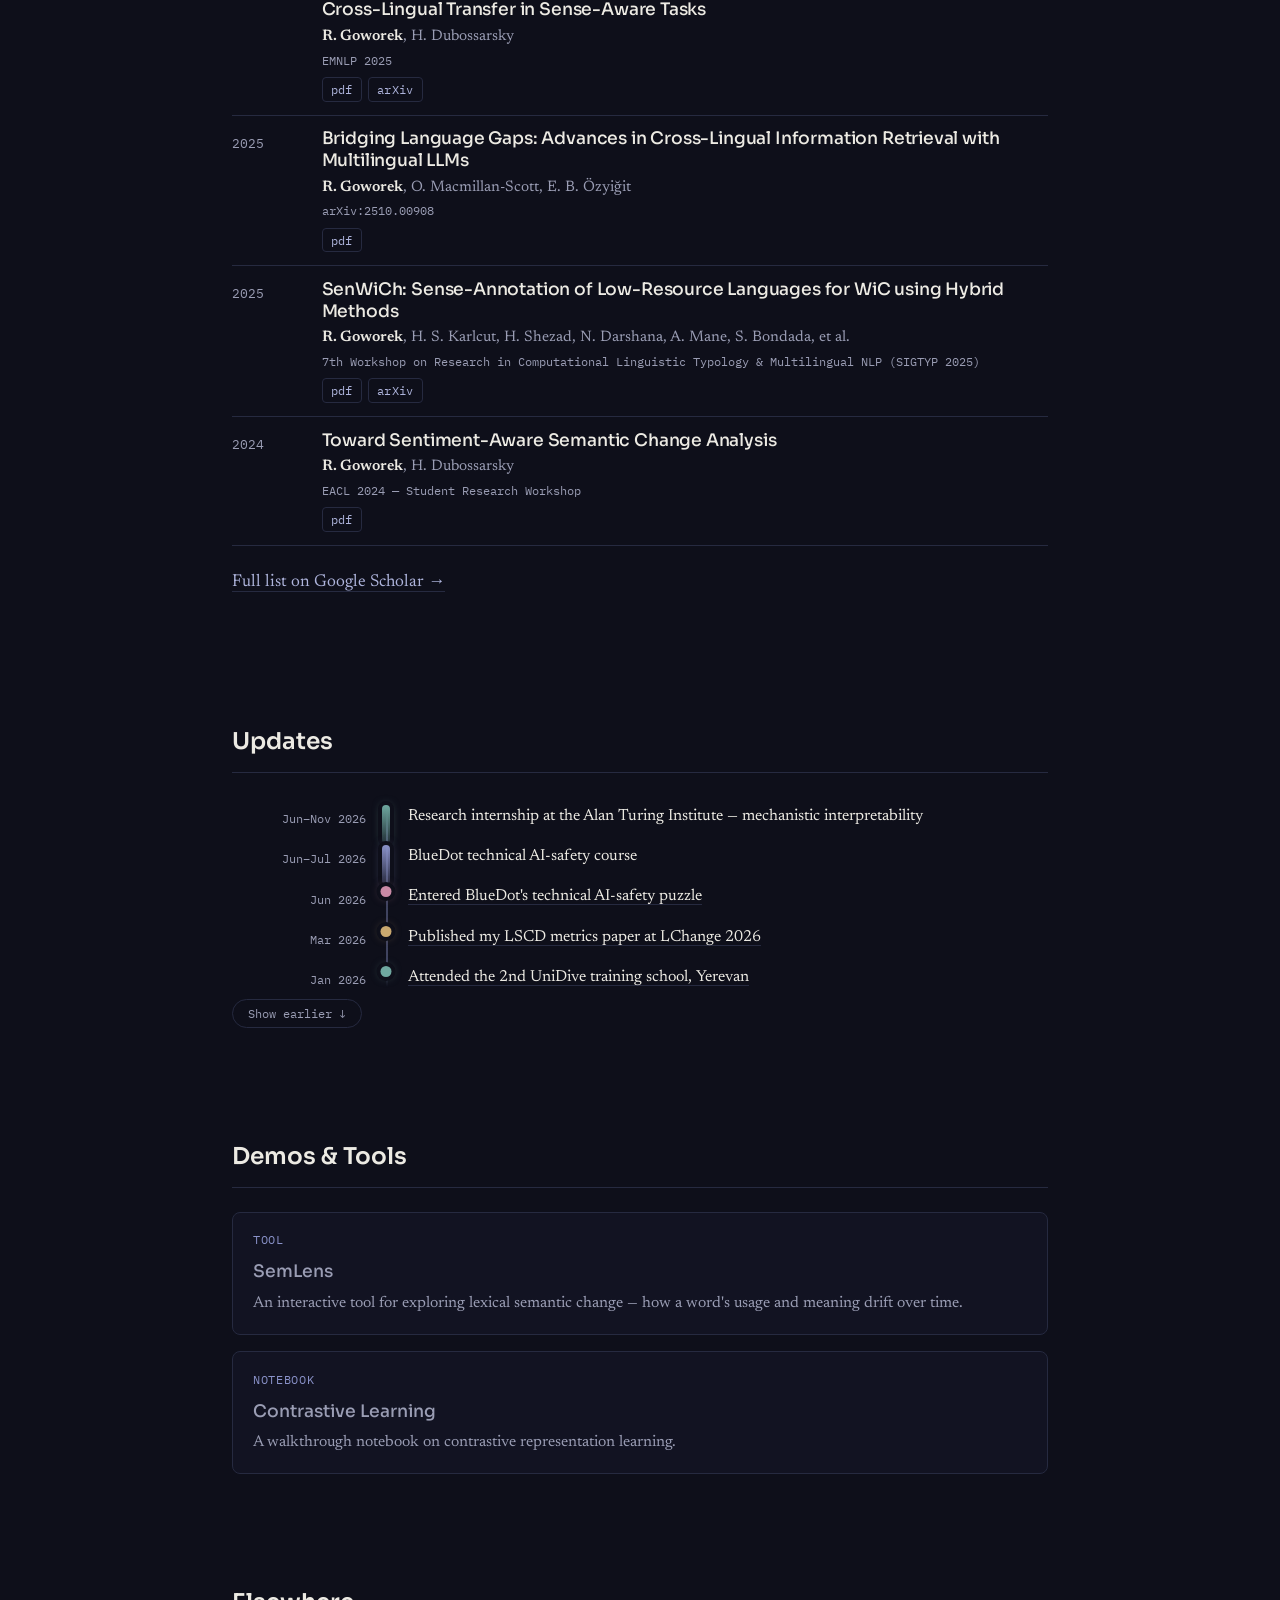
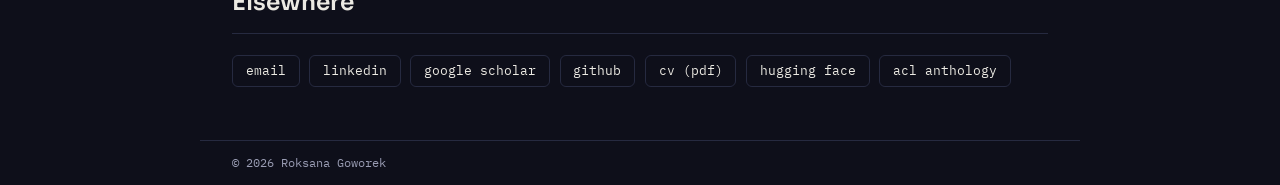
==== commit f2a4d40e: "Update website design and content" ====
--- a/index.html
+++ b/index.html
@@ -16,7 +16,6 @@
 </head>
 <body>
   <canvas id="field" aria-hidden="true"></canvas>
-  <a id="egg" href="#" target="_blank" rel="noopener" aria-hidden="true" tabindex="-1"></a>
 
   <header class="topbar">
     <a class="home" href="#top">RG</a>
@@ -35,7 +34,7 @@
       <p class="eyebrow">PhD candidate · Queen Mary University of London</p>
       <h1>Roksana<br />Goworek</h1>
       <p class="tagline">
-        I pry open language models to see how they hold meaning. How it
+        I pry open language models to see how they hold meaning — how it
         <span class="s3">shifts</span> across time,
         <span class="s2">aligns</span> across languages, and
         <span class="s1">transfers</span> across domains.
@@ -57,7 +56,7 @@
     <section id="about" class="reveal intro">
       <div class="prose">
         <p>
-          I'm a final-year PhD student at <strong>Queen Mary University of London</strong>,
+          I'm a final-year PhD student at Queen Mary University of London,
           supervised by Haim Dubossarsky. I work on how language models represent
           meaning — and on what those representations capture, distort, and miss.
         </p>
@@ -275,11 +274,11 @@
       <p class="sec-label">Elsewhere</p>
       <ul class="links">
         <li><a href="mailto:r.goworek@qmul.ac.uk">email</a></li>
-        <li><a href="https://www.linkedin.com/in/your-handle" target="_blank" rel="noopener">linkedin</a></li>
+        <li><a href="https://www.linkedin.com/in/roksana-goworek-0b6072154" target="_blank" rel="noopener">linkedin</a></li>
         <li><a href="https://scholar.google.com.sg/citations?user=TEzAVQQAAAAJ&amp;hl=en" target="_blank" rel="noopener">google scholar</a></li>
         <li><a href="https://github.com/roksanagow" target="_blank" rel="noopener">github</a></li>
         <li><a href="cv.pdf" target="_blank" rel="noopener">cv (pdf)</a></li>
-        <li><a href="https://huggingface.co/your-handle" target="_blank" rel="noopener">hugging face</a></li>
+        <li><a href="https://huggingface.co/Roksana" target="_blank" rel="noopener">hugging face</a></li>
         <li><a href="https://aclanthology.org/people/r/roksana-goworek/" target="_blank" rel="noopener">acl anthology</a></li>
       </ul>
     </section>
--- a/style.css
+++ b/style.css
@@ -132,7 +132,7 @@
 }
 .hero .tagline {
   font-family: var(--f-body);
-  /* font-style: italic; */
+  font-style: normal;
   font-size: clamp(1.15rem, 2.8vw, 1.5rem);
   line-height: 1.45;
   color: var(--text);
@@ -403,19 +403,6 @@
   color: var(--muted);
 }
 
-/* ---------- easter-egg link hotspot (invisible; the connecting lines are
-   themselves clickable hyperlinks, guarded against real links) ---------- */
-#egg {
-  position: fixed;
-  z-index: 40;
-  display: none;
-  width: 20px;
-  height: 20px;
-  transform: translate(-50%, -50%);
-  cursor: pointer;
-  background: none;
-}
-
 /* ---------- reveal-on-scroll ---------- */
 .reveal { opacity: 0; transform: translateY(14px); transition: opacity 0.6s ease, transform 0.6s ease; }
 .reveal.in { opacity: 1; transform: none; }
